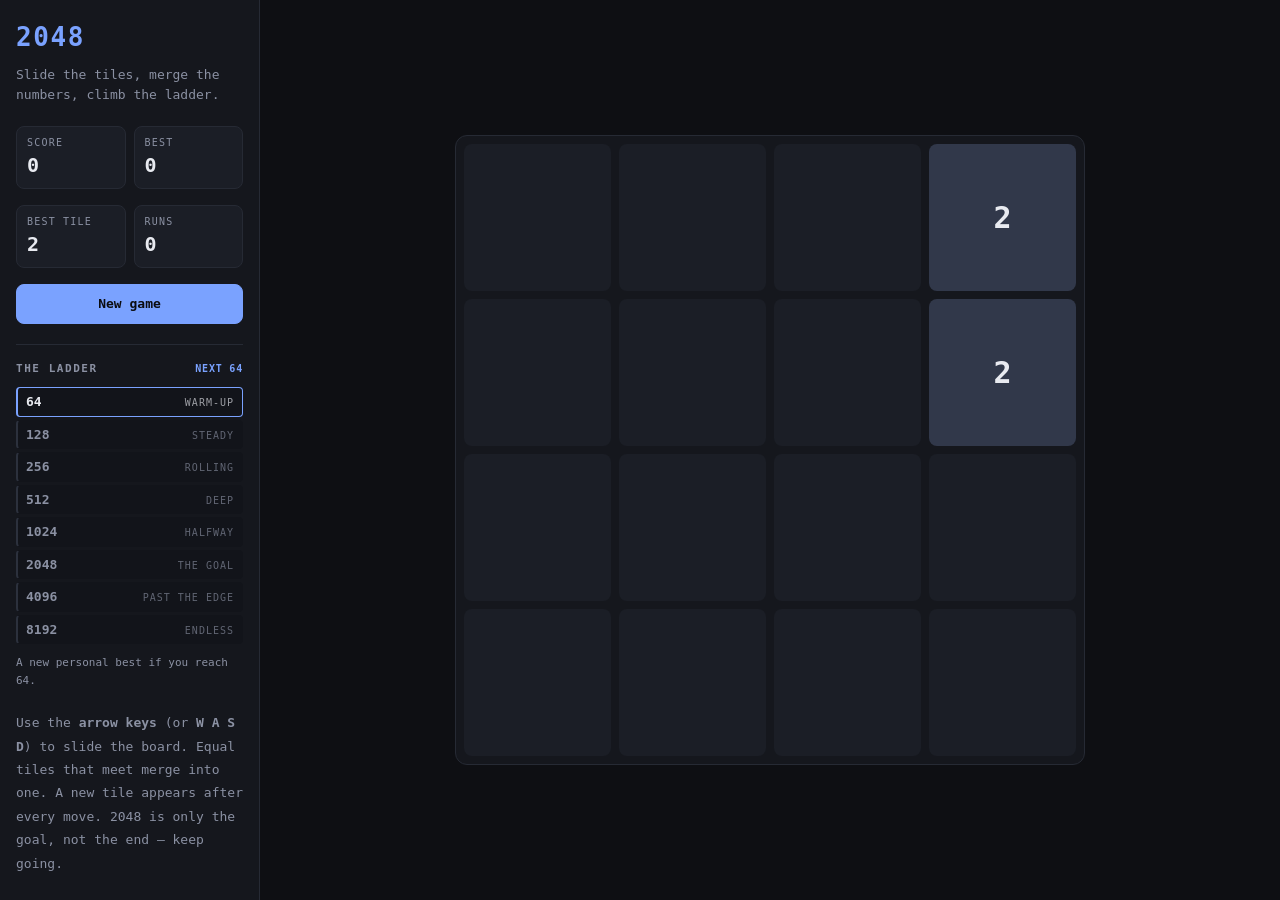
==== 2048/index.html @ 7da97dec "Initial commit: the Coding_etc coding-projects workspace Bring the whole collection under version co" ====
<!doctype html>
<html lang="en">
<head>
  <meta charset="utf-8" />
  <meta name="viewport" content="width=device-width, initial-scale=1" />
  <title>2048</title>
  <link rel="stylesheet" href="style.css" />
</head>
<body>
  <aside class="panel">
    <h1 class="brand">2048</h1>
    <p class="muted intro">Slide the tiles, merge the numbers, climb the ladder.</p>

    <div class="scores">
      <div class="score-box">
        <span>Score</span>
        <b id="score">0</b>
      </div>
      <div class="score-box">
        <span>Best</span>
        <b id="best">0</b>
      </div>
    </div>

    <div class="scores">
      <div class="score-box">
        <span>Best tile</span>
        <b id="best-tile">&mdash;</b>
      </div>
      <div class="score-box">
        <span>Runs</span>
        <b id="runs">0</b>
      </div>
    </div>

    <button id="new-game" class="btn btn-primary">New game</button>

    <section class="ladder">
      <h2 class="ladder-title">
        The ladder
        <span id="ladder-next" class="ladder-next"></span>
      </h2>
      <ol id="milestones" class="milestones"></ol>
      <p class="muted ladder-note" id="ladder-note">&nbsp;</p>
    </section>

    <p class="muted hint">
      Use the <b>arrow keys</b> (or <b>W A S D</b>) to slide the board. Equal
      tiles that meet merge into one. A new tile appears after every move.
      2048 is only the goal, not the end &mdash; keep going.
    </p>
    <p class="muted hint status-line">Status: <b id="status">Playing</b></p>
  </aside>

  <main class="stage">
    <div class="board-wrap">
      <div id="board" class="board"></div>
      <div id="overlay" class="overlay" hidden>
        <p id="overlay-text">Game over</p>
        <p id="overlay-sub" class="overlay-sub"></p>
        <div class="overlay-actions">
          <button id="overlay-continue" class="btn" hidden>Keep going</button>
          <button id="overlay-button" class="btn btn-primary">New game</button>
        </div>
      </div>
    </div>
  </main>

  <script src="game.js"></script>
  <script src="app.js"></script>
</body>
</html>
---- 2048/style.css ----
:root {
  --bg: #0e0f13;
  --panel: #15171d;
  --panel-2: #1b1e26;
  --line: #262a34;
  --text: #e8eaf0;
  --muted: #8b91a3;
  --accent: #7aa2ff;
  --radius: 8px;
  --font: "SF Mono", "Cascadia Code", Consolas, "JetBrains Mono", Menlo, monospace;
}

* { box-sizing: border-box; }

/* The `hidden` attribute must beat the layout `display` rules below. The UA
   stylesheet's `[hidden] { display: none }` loses to any author rule, so
   `.overlay { display: flex }` kept the game-over screen on top of the board
   forever — `overlay.hidden = true` set the property and changed nothing. */
[hidden] { display: none !important; }

html, body {
  margin: 0;
  height: 100%;
}

body {
  display: grid;
  grid-template-columns: 260px minmax(0, 1fr);
  background: var(--bg);
  color: var(--text);
  font: 13px/1.5 var(--font);
  overflow: hidden;
}

/* ---------- panel ---------- */

.panel {
  background: var(--panel);
  border-right: 1px solid var(--line);
  padding: 18px 16px;
  overflow-y: auto;
}

.brand {
  margin: 0 0 8px;
  font-size: 26px;
  letter-spacing: 0.06em;
  color: var(--accent);
}

.intro { margin: 0 0 22px; }

.muted { color: var(--muted); }

.hint {
  margin-top: 22px;
  line-height: 1.8;
}

.status-line b { color: var(--text); }

/* ---------- scores ---------- */

.scores {
  display: grid;
  grid-template-columns: 1fr 1fr;
  gap: 8px;
  margin-bottom: 16px;
}

.score-box {
  background: var(--panel-2);
  border: 1px solid var(--line);
  border-radius: var(--radius);
  padding: 8px 10px;
}

.score-box span {
  display: block;
  font-size: 10px;
  text-transform: uppercase;
  letter-spacing: 0.12em;
  color: var(--muted);
}

.score-box b {
  font-size: 20px;
  color: var(--text);
}

/* ---------- the ladder ---------- */

.ladder {
  margin-top: 20px;
  padding-top: 16px;
  border-top: 1px solid var(--line);
}

.ladder-title {
  display: flex;
  align-items: baseline;
  justify-content: space-between;
  gap: 8px;
  margin: 0 0 10px;
  font-size: 11px;
  text-transform: uppercase;
  letter-spacing: 0.14em;
  color: var(--muted);
}

.ladder-next {
  font-size: 10px;
  letter-spacing: 0.08em;
  color: var(--accent);
}

.milestones {
  list-style: none;
  margin: 0;
  padding: 0;
  display: grid;
  gap: 3px;
}

.rung {
  display: flex;
  align-items: baseline;
  justify-content: space-between;
  gap: 8px;
  padding: 4px 8px;
  border: 1px solid transparent;
  border-left: 2px solid #2c313d;
  border-radius: 4px;
  color: var(--muted);
  background: #12141a;
}

.rung-label {
  font-size: 10px;
  letter-spacing: 0.1em;
  text-transform: uppercase;
  opacity: 0.65;
}

.rung-value { font-size: 13px; }

/* reached in this run */
.rung.done {
  color: #0b0c10;
  background: var(--accent);
  border-left-color: var(--accent);
}

.rung.done .rung-label { opacity: 0.75; }

/* reached in an earlier run — a record to beat rather than a target */
.rung.ever {
  color: #cfd6e6;
  background: #1d2330;
  border-left-color: #4a5c8a;
}

/* the rung you are currently climbing */
.rung.next {
  color: var(--text);
  border-color: var(--accent);
  border-left-color: var(--accent);
}

.rung.pop { animation: rungpop 0.5s ease-out; }

@keyframes rungpop {
  0% { transform: translateX(0); }
  25% { transform: translateX(5px); }
  100% { transform: translateX(0); }
}

.ladder-note {
  margin: 10px 0 0;
  font-size: 11px;
  line-height: 1.6;
  min-height: 2.6em;
}

/* ---------- buttons ---------- */

.btn {
  background: var(--panel-2);
  color: var(--text);
  border: 1px solid var(--line);
  border-radius: var(--radius);
  padding: 9px 12px;
  font: inherit;
  cursor: pointer;
}

.btn:hover { border-color: var(--accent); }

.btn-primary {
  width: 100%;
  background: var(--accent);
  border-color: var(--accent);
  color: #0b0c10;
  font-weight: 700;
}

.btn-primary:hover { filter: brightness(1.1); }

/* ---------- stage / board ---------- */

.stage {
  display: flex;
  align-items: center;
  justify-content: center;
  min-width: 0;
  padding: 24px;
}

.board-wrap {
  position: relative;
  width: min(70vh, 100%);
  aspect-ratio: 1 / 1;
}

.board {
  display: grid;
  grid-template-columns: repeat(4, 1fr);
  grid-template-rows: repeat(4, 1fr);
  gap: 8px;
  width: 100%;
  height: 100%;
  padding: 8px;
  background: var(--panel);
  border: 1px solid var(--line);
  border-radius: 12px;
}

.tile {
  display: flex;
  align-items: center;
  justify-content: center;
  border-radius: 8px;
  background: var(--panel-2);
  color: var(--text);
  font-size: clamp(14px, 4.4vh, 30px);
  font-weight: 700;
  user-select: none;
}

/* value colours, from quiet grey through to warm gold */
.tile.v2    { background: #31384a; color: #e8eaf0; }
.tile.v4    { background: #3d4763; color: #e8eaf0; }
.tile.v8    { background: #4a5c8a; color: #f4f6fb; }
.tile.v16   { background: #5872b3; color: #0b0c10; }
.tile.v32   { background: #6b8fd6; color: #0b0c10; }
.tile.v64   { background: #7aa2ff; color: #0b0c10; }
.tile.v128  { background: #8fb4ff; color: #0b0c10; }
.tile.v256  { background: #a6c2ff; color: #0b0c10; }
.tile.v512  { background: #b7a6ff; color: #0b0c10; }
.tile.v1024 { background: #c9a6ff; color: #0b0c10; }
.tile.v2048 { background: #ffcf7a; color: #0b0c10; }
.tile.v4096 { background: #ffb35c; color: #0b0c10; }
.tile.v8192 { background: #ff8f6b; color: #0b0c10; }

@keyframes pop {
  0% { transform: scale(0.82); }
  60% { transform: scale(1.06); }
  100% { transform: scale(1); }
}

.tile.spawn { animation: pop 0.16s ease-out; }
.tile.merge { animation: pop 0.22s ease-out; }

/* ---------- overlay ---------- */

.overlay {
  position: absolute;
  inset: 0;
  display: flex;
  flex-direction: column;
  align-items: center;
  justify-content: center;
  gap: 16px;
  background: rgba(11, 12, 16, 0.82);
  border-radius: 12px;
}

.overlay p {
  margin: 0;
  font-size: 18px;
  color: var(--text);
  text-align: center;
}

.overlay-sub {
  font-size: 12px !important;
  color: var(--muted) !important;
  max-width: 260px;
}

.overlay-actions {
  display: flex;
  gap: 10px;
}

.overlay .btn { width: auto; }

@media (prefers-reduced-motion: reduce) {
  .tile.spawn,
  .tile.merge,
  .rung.pop { animation: none; }
}

/* ---------- narrow screens ---------- */

@media (max-width: 720px) {
  body {
    grid-template-columns: 1fr;
    grid-template-rows: auto minmax(0, 1fr);
  }

  .panel {
    border-right: none;
    border-bottom: 1px solid var(--line);
    max-height: 45vh;
  }
}
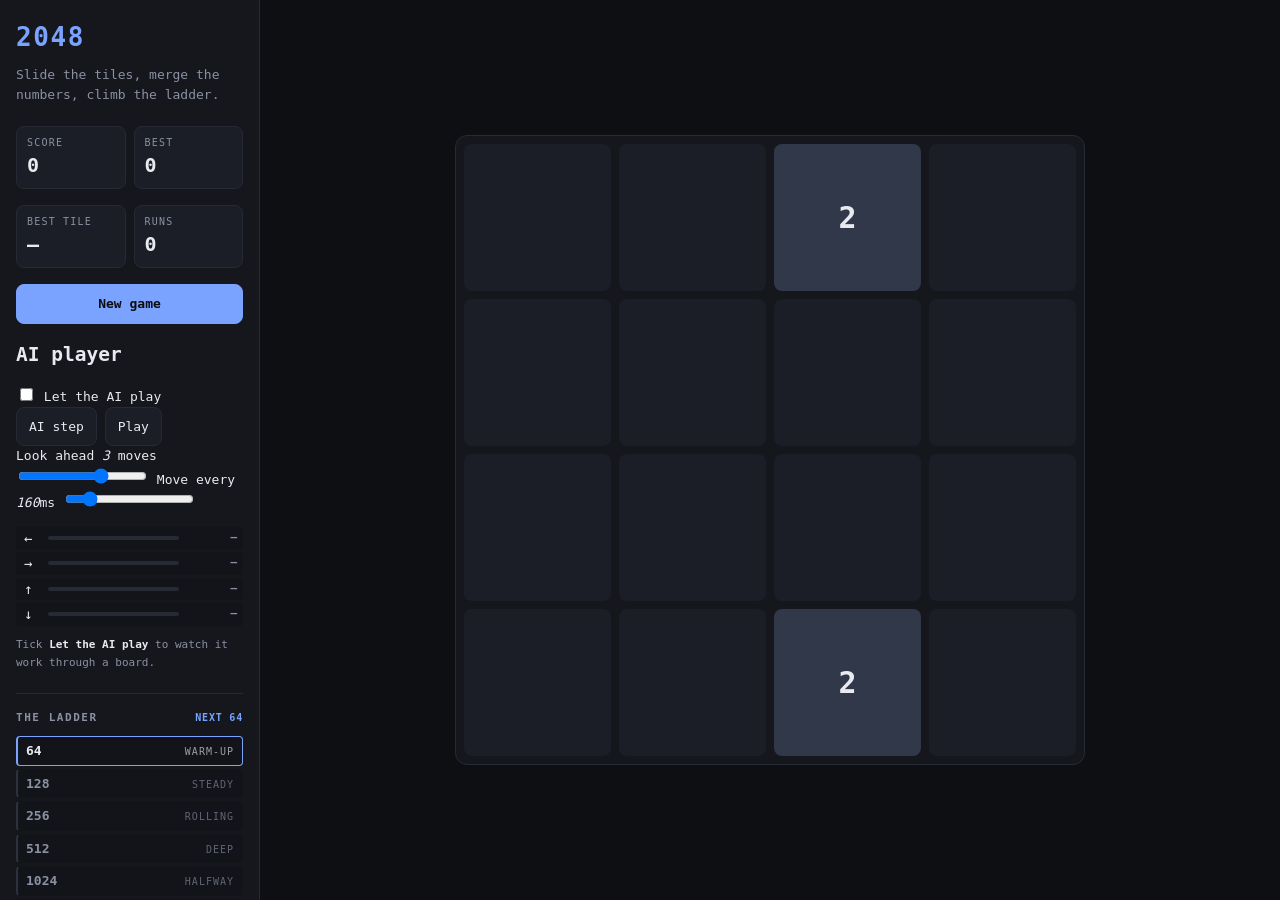
==== commit 1b3bfb15: "Give 2048 an expectimax AI you can watch think Adds the approach from the top answer to "What is the" ====
--- a/2048/index.html
+++ b/2048/index.html
@@ -35,6 +35,25 @@
 
     <button id="new-game" class="btn btn-primary">New game</button>
 
+    <h2 class="small">AI player</h2>
+    <label class="check"><input type="checkbox" id="ai-mode" /> Let the AI play</label>
+    <div class="buttons">
+      <button id="ai-step" class="btn">AI step</button>
+      <button id="ai-play" class="btn">Play</button>
+    </div>
+    <label class="field">
+      <span>Look ahead <em id="ai-depth-value">3</em> moves</span>
+      <input type="range" id="ai-depth" min="1" max="4" step="1" value="3" />
+    </label>
+    <label class="field">
+      <span>Move every <em id="ai-speed-value">160</em>ms</span>
+      <input type="range" id="ai-speed" min="50" max="800" step="10" value="160" />
+    </label>
+
+    <ol id="ai-candidates" class="chooser" aria-label="What the AI is weighing up"></ol>
+    <p class="muted ai-why" id="ai-why">Tick <b>Let the AI play</b> to watch it work through a board.</p>
+    <p class="muted ai-stats" id="ai-stats"></p>
+
     <section class="ladder">
       <h2 class="ladder-title">
         The ladder
@@ -53,8 +72,12 @@
   </aside>
 
   <main class="stage">
-    <div class="board-wrap">
+    <div class="board-wrap" id="board-wrap">
       <div id="board" class="board"></div>
+      <div class="ai-badge" id="ai-badge" hidden>
+        <b id="ai-badge-dir">&mdash;</b>
+        <span id="ai-badge-text"></span>
+      </div>
       <div id="overlay" class="overlay" hidden>
         <p id="overlay-text">Game over</p>
         <p id="overlay-sub" class="overlay-sub"></p>
@@ -67,6 +90,7 @@
   </main>
 
   <script src="game.js"></script>
+  <script src="ai.js"></script>
   <script src="app.js"></script>
 </body>
 </html>
--- a/2048/style.css
+++ b/2048/style.css
@@ -182,6 +182,86 @@
   min-height: 2.6em;
 }
 
+/* ---------- the AI's reasoning ---------- */
+
+.chooser {
+  list-style: none;
+  margin: 14px 0 0;
+  padding: 0;
+  display: grid;
+  gap: 3px;
+}
+
+/* one row per direction the AI considered */
+.choice {
+  display: grid;
+  grid-template-columns: 18px minmax(0, 1fr) 52px;
+  align-items: center;
+  gap: 6px;
+  padding: 3px 6px;
+  border-left: 2px solid transparent;
+  border-radius: 3px;
+  background: #12141a;
+  color: var(--muted);
+}
+
+/* a direction that would not change the board */
+.choice.illegal { opacity: 0.4; }
+
+.choice-dir {
+  font-size: 14px;
+  line-height: 1;
+  color: var(--text);
+}
+
+.choice.illegal .choice-dir { color: var(--muted); }
+
+.choice-bar {
+  display: block;
+  height: 4px;
+  border-radius: 2px;
+  background: #262a34;
+  overflow: hidden;
+}
+
+.choice-bar i {
+  display: block;
+  height: 100%;
+  background: #4a5c8a;
+  transition: width 0.15s ease;
+}
+
+.choice-value {
+  font-size: 11px;
+  text-align: right;
+  color: var(--muted);
+}
+
+/* the direction it picked */
+.choice.chosen {
+  border-left-color: var(--accent);
+  background: #1d2330;
+  color: var(--text);
+}
+
+.choice.chosen .choice-bar i { background: var(--accent); }
+.choice.chosen .choice-value { color: var(--text); }
+
+.ai-why {
+  margin: 10px 0 0;
+  font-size: 11px;
+  line-height: 1.7;
+}
+
+.ai-why b { color: var(--text); }
+
+.ai-stats {
+  margin: 6px 0 0;
+  font-size: 10px;
+  letter-spacing: 0.04em;
+  line-height: 1.7;
+}
+
 /* ---------- buttons ---------- */
 
 .btn {
@@ -195,6 +275,8 @@
 }
 
 .btn:hover { border-color: var(--accent); }
+
+.btn:active { filter: brightness(0.94); }
 
 .btn-primary {
   width: 100%;
@@ -220,6 +302,36 @@
   position: relative;
   width: min(70vh, 100%);
   aspect-ratio: 1 / 1;
+}
+
+/* The AI's chosen move, shown on the board itself so the arrow reads as the
+   thing thinking rather than a number in a sidebar. */
+.ai-badge {
+  position: absolute;
+  top: 14px;
+  left: 14px;
+  z-index: 2;
+  display: flex;
+  align-items: baseline;
+  gap: 8px;
+  padding: 4px 9px;
+  border: 1px solid var(--line);
+  border-radius: 999px;
+  background: rgba(11, 12, 16, 0.88);
+  font-size: 11px;
+  color: var(--muted);
+  pointer-events: none;
+}
+
+.ai-badge b {
+  font-size: 15px;
+  line-height: 1;
+  color: var(--accent);
+}
+
+.ai-badge.playing {
+  border-color: var(--accent);
+  color: var(--text);
 }
 
 .board {
@@ -309,6 +421,16 @@
   .tile.spawn,
   .tile.merge,
   .rung.pop { animation: none; }
+  .choice-bar i { transition: none; }
+}
+
+/* ---------- focus ---------- */
+
+.btn:focus-visible,
+.check input:focus-visible,
+.field input:focus-visible {
+  outline: 2px solid var(--accent);
+  outline-offset: 2px;
 }
 
 /* ---------- narrow screens ---------- */
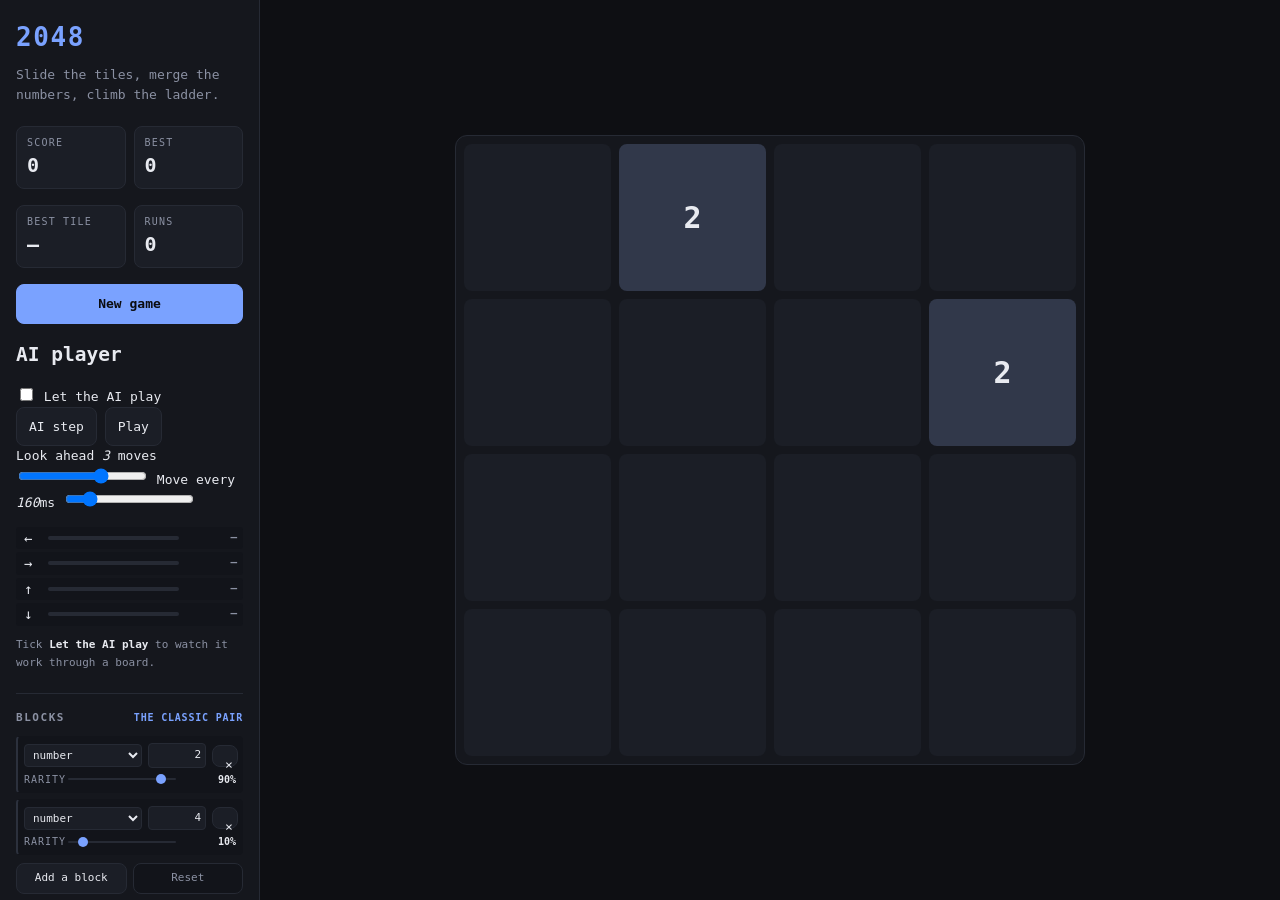
==== commit f8dc1d88: "Give 2048 custom blocks, block rarity, and a ladder that follows them The board was fixed at two blo" ====
--- a/2048/index.html
+++ b/2048/index.html
@@ -54,6 +54,19 @@
     <p class="muted ai-why" id="ai-why">Tick <b>Let the AI play</b> to watch it work through a board.</p>
     <p class="muted ai-stats" id="ai-stats"></p>
 
+    <section class="blocks">
+      <h2 class="blocks-title">
+        Blocks
+        <span id="blocks-note-inline" class="ladder-next"></span>
+      </h2>
+      <ol id="blocks" class="blocks-list" aria-label="The tiles this board can spawn"></ol>
+      <div class="buttons">
+        <button id="block-add" class="btn">Add a block</button>
+        <button id="block-reset" class="btn">Reset</button>
+      </div>
+      <p class="muted blocks-note" id="blocks-note">&nbsp;</p>
+    </section>
+
     <section class="ladder">
       <h2 class="ladder-title">
         The ladder
@@ -66,7 +79,7 @@
     <p class="muted hint">
       Use the <b>arrow keys</b> (or <b>W A S D</b>) to slide the board. Equal
       tiles that meet merge into one. A new tile appears after every move.
-      2048 is only the goal, not the end &mdash; keep going.
+      Reaching the goal rung is not the end &mdash; keep going.
     </p>
     <p class="muted hint status-line">Status: <b id="status">Playing</b></p>
   </aside>
@@ -90,6 +103,7 @@
   </main>
 
   <script src="game.js"></script>
+  <script src="blocks.js"></script>
   <script src="ai.js"></script>
   <script src="app.js"></script>
 </body>
--- a/2048/style.css
+++ b/2048/style.css
@@ -88,6 +88,181 @@
   color: var(--text);
 }
 
+/* ---------- the blocks ---------- */
+
+/* The block editor sits above the ladder in the panel, and the ladder is built
+   from it — so it reads first, and each section keeps its own hairline top
+   rather than relying on the one below it. */
+.blocks {
+  margin-top: 20px;
+  padding-top: 16px;
+  border-top: 1px solid var(--line);
+}
+
+.blocks-title {
+  display: flex;
+  align-items: baseline;
+  justify-content: space-between;
+  gap: 8px;
+  margin: 0 0 10px;
+  font-size: 11px;
+  text-transform: uppercase;
+  letter-spacing: 0.14em;
+  color: var(--muted);
+}
+
+.blocks-list {
+  list-style: none;
+  margin: 0;
+  padding: 0;
+  display: grid;
+  gap: 6px;
+}
+
+/* one row per block: what it is, and how much of the spawn table it owns */
+.block {
+  padding: 6px 6px 5px;
+  background: #12141a;
+  border: 1px solid transparent;
+  border-left: 2px solid #2c313d;
+  border-radius: 4px;
+}
+
+/* a block the rules dropped — a value an earlier row already claims. Kept on
+   screen rather than deleted, so nothing the player typed disappears. */
+.block.inactive {
+  opacity: 0.55;
+  border-left-style: dashed;
+  border-left-color: var(--line);
+}
+
+.block-top {
+  display: grid;
+  grid-template-columns: minmax(0, 1fr) 58px 24px;
+  align-items: center;
+  gap: 6px;
+}
+
+.block-kind,
+.block-amount {
+  min-width: 0;
+  padding: 3px 4px;
+  background: var(--panel-2);
+  color: var(--text);
+  border: 1px solid var(--line);
+  border-radius: 4px;
+  font: inherit;
+  font-size: 11px;
+}
+
+.block-amount { text-align: right; }
+
+/* The native number spinners are light chrome that fights the panel, and at
+   58px they crowd the value out. The arrow keys still step the field. */
+.block-amount::-webkit-inner-spin-button,
+.block-amount::-webkit-outer-spin-button {
+  -webkit-appearance: none;
+  appearance: none;
+  margin: 0;
+}
+
+.block-kind:disabled,
+.block-amount:disabled {
+  background: #12141a;
+  color: var(--muted);
+}
+
+/* the remove control: quiet until it is aimed at */
+.btn-icon {
+  width: 24px;
+  height: 22px;
+  padding: 0;
+  font-size: 13px;
+  line-height: 1;
+  color: var(--muted);
+}
+
+.btn-icon:not(:disabled):hover { color: var(--text); }
+
+/* the rarity control, with the share its weight actually buys */
+.block-rarity {
+  display: grid;
+  grid-template-columns: 38px minmax(0, 1fr) 54px;
+  align-items: center;
+  gap: 6px;
+  margin-top: 4px;
+  font-size: 10px;
+  color: var(--muted);
+}
+
+.block-rarity > span {
+  text-transform: uppercase;
+  letter-spacing: 0.1em;
+}
+
+/* A range input is the one control worth redrawing: the default track and
+   thumb are bright, chunky chrome that reads as a different design language
+   from the rest of the panel. */
+.block-weight {
+  -webkit-appearance: none;
+  appearance: none;
+  width: 100%;
+  height: 14px;
+  margin: 0;
+  background: transparent;
+  cursor: pointer;
+}
+
+.block-weight::-webkit-slider-runnable-track {
+  height: 2px;
+  border-radius: 1px;
+  background: var(--line);
+}
+
+.block-weight::-webkit-slider-thumb {
+  -webkit-appearance: none;
+  appearance: none;
+  width: 10px;
+  height: 10px;
+  margin-top: -4px;
+  border-radius: 50%;
+  background: var(--accent);
+}
+
+.block-weight::-moz-range-track {
+  height: 2px;
+  border-radius: 1px;
+  background: var(--line);
+}
+
+.block-weight::-moz-range-thumb {
+  width: 10px;
+  height: 10px;
+  border: none;
+  border-radius: 50%;
+  background: var(--accent);
+}
+
+.block-share {
+  font-size: 10px;
+  text-align: right;
+  color: var(--text);
+}
+
+/* Scoped to this section: the AI controls use `.buttons` too and keep the
+   layout they already had. */
+.blocks .buttons {
+  display: flex;
+  gap: 6px;
+  margin-top: 8px;
+}
+
+.blocks .buttons .btn {
+  flex: 1;
+  padding: 6px 8px;
+  font-size: 11px;
+}
+
 /* ---------- the ladder ---------- */
 
 .ladder {
@@ -175,7 +350,8 @@
   100% { transform: translateX(0); }
 }
 
-.ladder-note {
+.ladder-note,
+.blocks-note {
   margin: 10px 0 0;
   font-size: 11px;
   line-height: 1.6;
@@ -277,6 +453,19 @@
 .btn:hover { border-color: var(--accent); }
 
 .btn:active { filter: brightness(0.94); }
+
+/* A disabled button must not light up on hover — the rule above would
+   otherwise still promise it does something. */
+.btn:disabled {
+  background: #12141a;
+  color: var(--muted);
+  border-color: var(--line);
+  cursor: default;
+}
+
+.btn:disabled:hover { border-color: var(--line); }
+
+.btn:disabled:active { filter: none; }
 
 .btn-primary {
   width: 100%;
@@ -374,6 +563,17 @@
 .tile.v4096 { background: #ffb35c; color: #0b0c10; }
 .tile.v8192 { background: #ff8f6b; color: #0b0c10; }
 
+/* An operator tile is a modifier, not a value, so it must not read as a rung
+   of the ramp above: quiet panel fill, a hairline accent, and the symbol in
+   the accent itself. It sits outside v2..v8192 on purpose. */
+.tile.op {
+  background: var(--panel-2);
+  color: var(--accent);
+  border: 1px solid var(--accent);
+  font-size: clamp(13px, 3.6vh, 24px);
+  letter-spacing: -0.02em;
+}
+
 @keyframes pop {
   0% { transform: scale(0.82); }
   60% { transform: scale(1.06); }
@@ -428,7 +628,9 @@
 
 .btn:focus-visible,
 .check input:focus-visible,
-.field input:focus-visible {
+.field input:focus-visible,
+.block input:focus-visible,
+.block select:focus-visible {
   outline: 2px solid var(--accent);
   outline-offset: 2px;
 }
